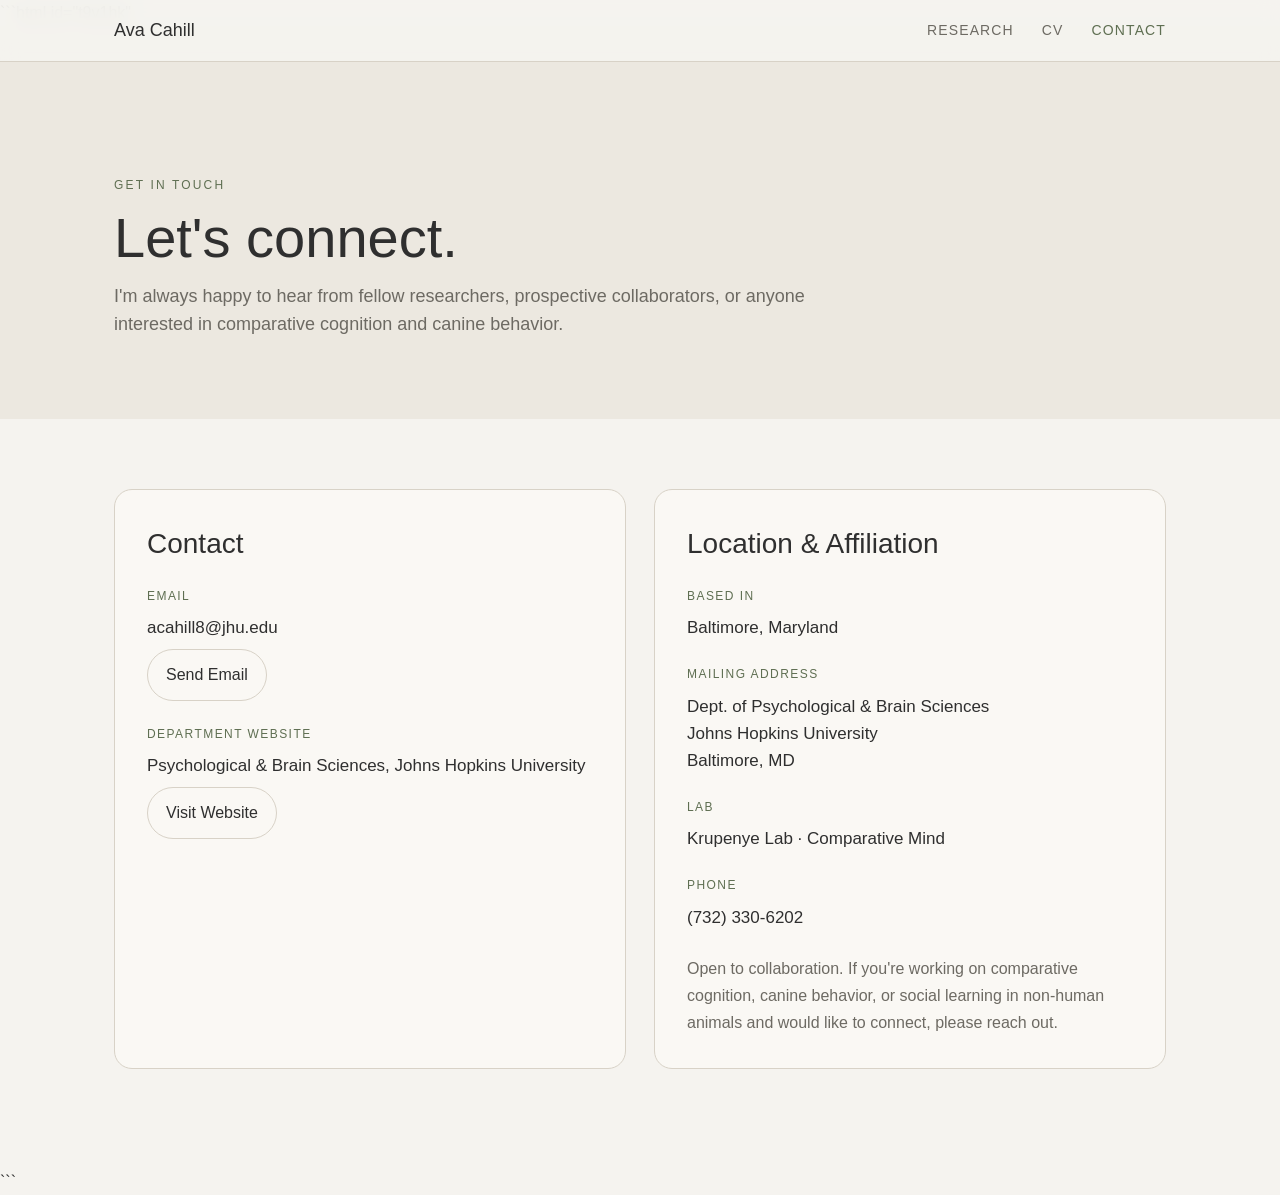
==== contact.html @ 0147c9e0 "Refactor contact page layout and styles" ====
```html id="t9v1hk"
<!DOCTYPE html>
<html lang="en">
<head>
<meta charset="UTF-8"/>
<meta name="viewport" content="width=device-width,initial-scale=1.0"/>
<title>Contact | Ava Cahill</title>

<style>
*,
*::before,
*::after{
  box-sizing:border-box;
  margin:0;
  padding:0;
}

html{
  scroll-behavior:smooth;
}

:root{
  --bg:#f5f3ef;
  --bg2:#ece8e0;
  --card:#faf8f4;
  --border:#d8d2c7;
  --text:#2f2f2f;
  --muted:#6d6a63;
  --accent:#5f6f52;
}

body{
  font-family:"Helvetica Neue", Helvetica, Arial, sans-serif;
  font-weight:300;
  background:var(--bg);
  color:var(--text);
  line-height:1.6;
}

/* NAVBAR */

.navbar{
  position:fixed;
  top:0;
  left:0;
  width:100%;
  z-index:1000;
  background:rgba(245,243,239,0.92);
  backdrop-filter:blur(10px);
  border-bottom:1px solid var(--border);
}

.nav-container{
  max-width:1100px;
  margin:auto;
  padding:16px 24px;
  display:flex;
  justify-content:space-between;
  align-items:center;
}

.logo{
  text-decoration:none;
  color:var(--text);
  font-size:18px;
  font-weight:300;
}

nav{
  display:flex;
  gap:28px;
}

nav a{
  text-decoration:none;
  color:var(--muted);
  font-size:14px;
  letter-spacing:.08em;
  text-transform:uppercase;
  transition:.2s ease;
}

nav a:hover,
nav a.active{
  color:var(--accent);
}

/* HERO */

.hero{
  padding-top:150px;
  padding-bottom:80px;
  background:var(--bg2);
}

.hero-inner{
  max-width:1100px;
  margin:auto;
  padding:0 24px;
}

.eyebrow{
  font-size:12px;
  letter-spacing:.18em;
  text-transform:uppercase;
  color:var(--accent);
  margin-bottom:14px;
}

.hero h1{
  font-size:56px;
  font-weight:300;
  line-height:1.05;
  margin-bottom:14px;
}

.hero p{
  font-size:18px;
  color:var(--muted);
  max-width:720px;
}

/* CONTENT */

.wrapper{
  max-width:1100px;
  margin:auto;
  padding:70px 24px 100px;
}

.grid{
  display:grid;
  grid-template-columns:1fr 1fr;
  gap:28px;
}

.card{
  background:var(--card);
  border:1px solid var(--border);
  border-radius:18px;
  padding:32px;
}

.card h2{
  font-size:28px;
  font-weight:300;
  margin-bottom:20px;
}

.label{
  font-size:12px;
  letter-spacing:.12em;
  text-transform:uppercase;
  color:var(--accent);
  margin-bottom:8px;
}

.info{
  margin-bottom:24px;
}

.info p{
  font-size:17px;
  color:var(--text);
}

.info small{
  display:block;
  margin-top:4px;
  color:var(--muted);
  font-size:14px;
}

.button{
  display:inline-block;
  margin-top:8px;
  padding:12px 18px;
  border:1px solid var(--border);
  border-radius:28px;
  text-decoration:none;
  color:var(--text);
  transition:.2s ease;
}

.button:hover{
  background:var(--bg2);
  border-color:var(--accent);
}

.note{
  font-size:16px;
  color:var(--muted);
  line-height:1.7;
}

/* MOBILE */

@media (max-width:768px){

  .nav-container{
    flex-direction:column;
    gap:14px;
  }

  nav{
    gap:16px;
    flex-wrap:wrap;
    justify-content:center;
  }

  .hero h1{
    font-size:42px;
  }

  .grid{
    grid-template-columns:1fr;
  }

  .card{
    padding:24px;
  }
}
</style>
</head>

<body>

<header class="navbar">
  <div class="nav-container">
    <a href="index.html" class="logo">Ava Cahill</a>

    <nav>
      <a href="research.html">Research</a>
      <a href="cv.html">CV</a>
      <a href="contact.html" class="active">Contact</a>
    </nav>
  </div>
</header>

<section class="hero">
  <div class="hero-inner">
    <div class="eyebrow">Get in Touch</div>
    <h1>Let's connect.</h1>
    <p>
      I'm always happy to hear from fellow researchers, prospective collaborators, or anyone interested in comparative cognition and canine behavior.
    </p>
  </div>
</section>

<section class="wrapper">

  <div class="grid">

    <div class="card">
      <h2>Contact</h2>

      <div class="info">
        <div class="label">Email</div>
        <p>acahill8@jhu.edu</p>
        <a href="mailto:acahill8@jhu.edu" class="button">Send Email</a>
      </div>

      <div class="info">
        <div class="label">Department Website</div>
        <p>Psychological & Brain Sciences, Johns Hopkins University</p>
        <a href="https://pbs.jhu.edu" target="_blank" class="button">Visit Website</a>
      </div>
    </div>

    <div class="card">
      <h2>Location & Affiliation</h2>

      <div class="info">
        <div class="label">Based In</div>
        <p>Baltimore, Maryland</p>
      </div>

      <div class="info">
        <div class="label">Mailing Address</div>
        <p>
          Dept. of Psychological & Brain Sciences<br>
          Johns Hopkins University<br>
          Baltimore, MD
        </p>
      </div>

      <div class="info">
        <div class="label">Lab</div>
        <p>Krupenye Lab · Comparative Mind</p>
      </div>

      <div class="info">
        <div class="label">Phone</div>
        <p>(732) 330-6202</p>
      </div>

      <p class="note">
        Open to collaboration. If you're working on comparative cognition, canine behavior, or social learning in non-human animals and would like to connect, please reach out.
      </p>
    </div>

  </div>

</section>

</body>
</html>
```
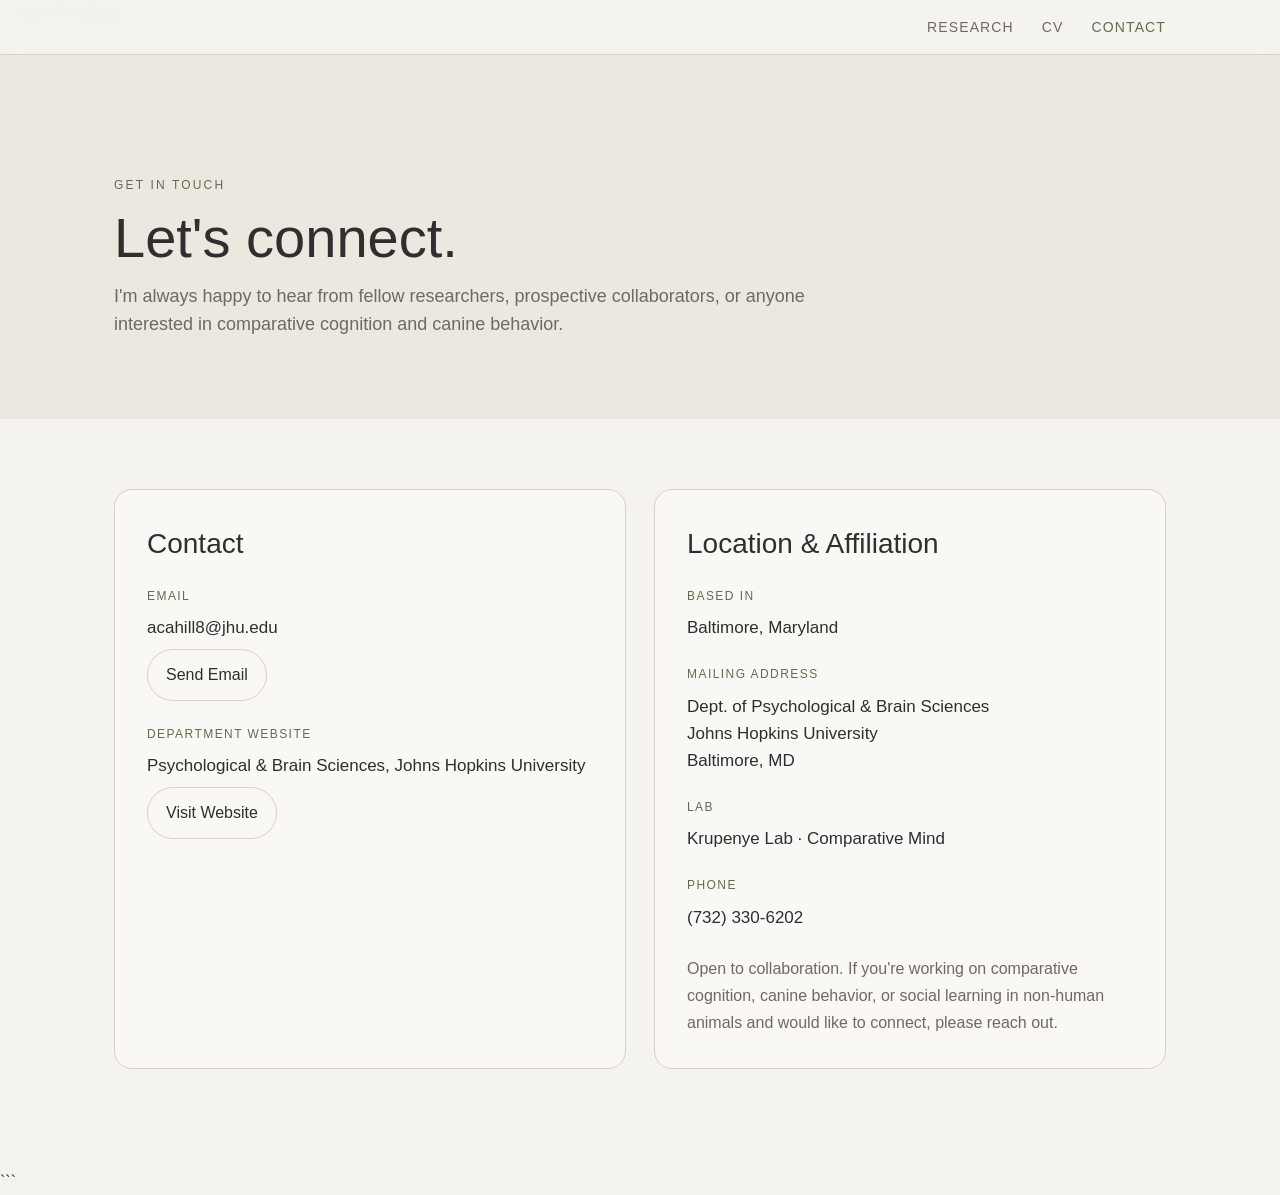
==== commit baeb2456: "Fix logo link text in contact.html" ====
--- a/contact.html
+++ b/contact.html
@@ -4,6 +4,7 @@
 <head>
 <meta charset="UTF-8"/>
 <meta name="viewport" content="width=device-width,initial-scale=1.0"/>
+<link rel="icon" type="image/png" href="favicon.png">
 <title>Contact | Ava Cahill</title>
 
 <style>
@@ -227,7 +228,7 @@
 
 <header class="navbar">
   <div class="nav-container">
-    <a href="index.html" class="logo">Ava Cahill</a>
+    <a href="index.html" class="logo"ava cahill</a>
 
     <nav>
       <a href="research.html">Research</a>
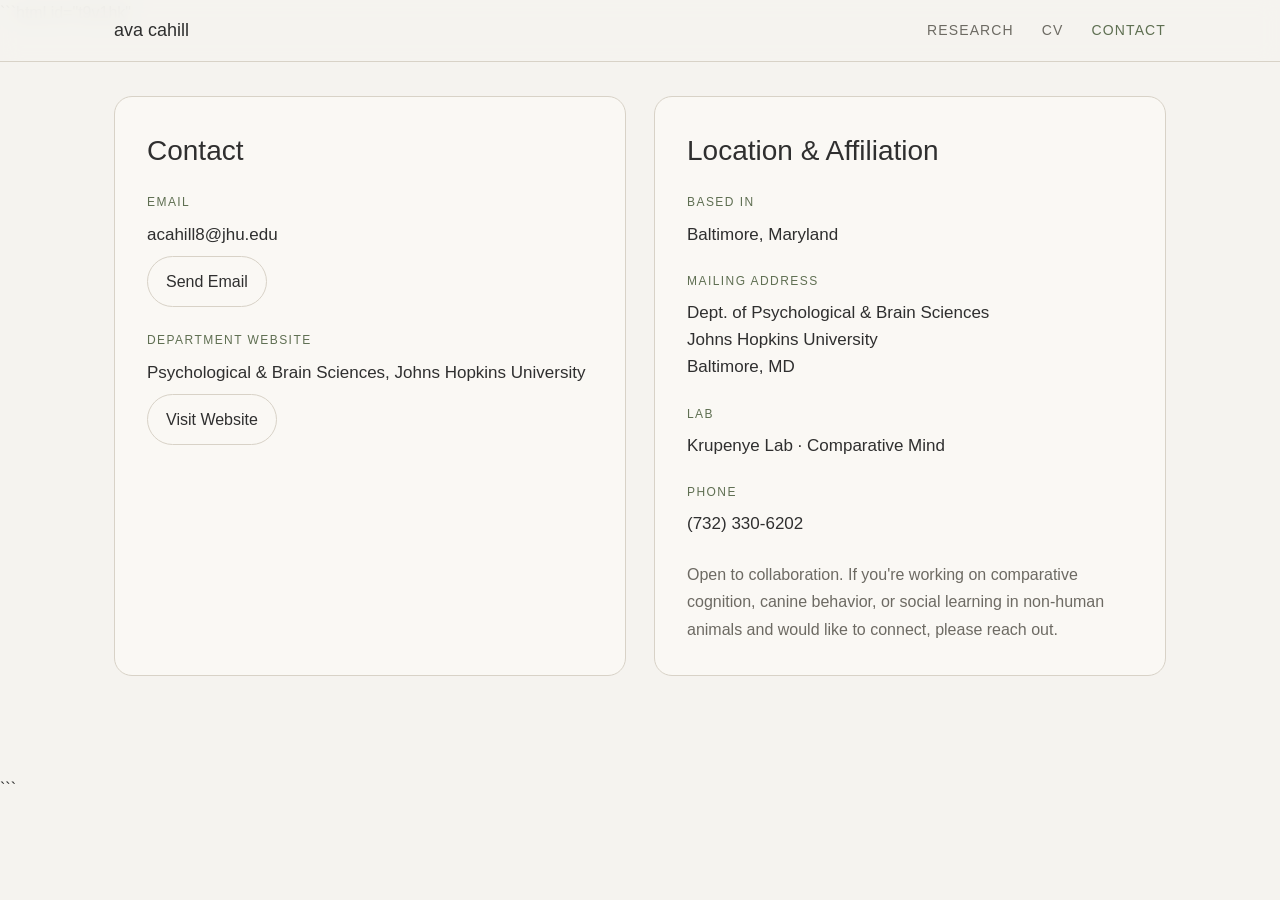
==== commit e577e454: "Delete hero section from contact.html Removed hero section with contact information." ====
--- a/contact.html
+++ b/contact.html
@@ -228,7 +228,7 @@
 
 <header class="navbar">
   <div class="nav-container">
-    <a href="index.html" class="logo"ava cahill</a>
+    <a href="index.html" class="logo">ava cahill</a>
 
     <nav>
       <a href="research.html">Research</a>
@@ -238,16 +238,6 @@
   </div>
 </header>
 
-<section class="hero">
-  <div class="hero-inner">
-    <div class="eyebrow">Get in Touch</div>
-    <h1>Let's connect.</h1>
-    <p>
-      I'm always happy to hear from fellow researchers, prospective collaborators, or anyone interested in comparative cognition and canine behavior.
-    </p>
-  </div>
-</section>
-
 <section class="wrapper">
 
   <div class="grid">
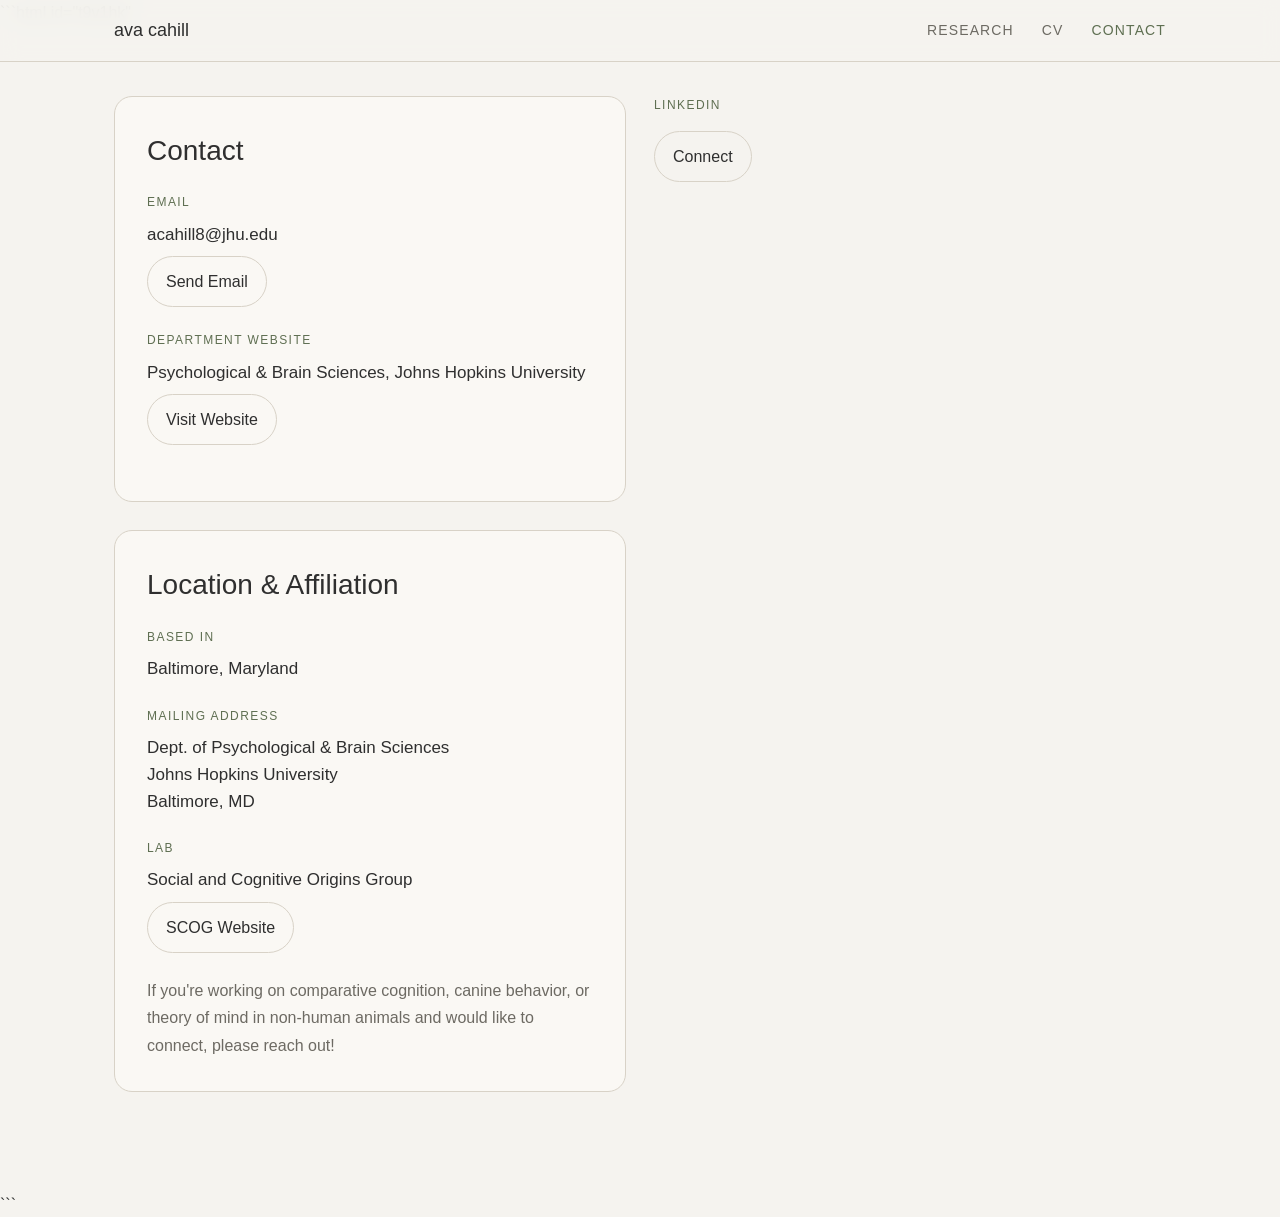
==== commit 5bdd7097: "Update contact information and lab details" ====
--- a/contact.html
+++ b/contact.html
@@ -257,6 +257,11 @@
         <a href="https://pbs.jhu.edu" target="_blank" class="button">Visit Website</a>
       </div>
     </div>
+    
+     <div class="info">
+        <div class="label">LinkedIn</div>
+        <a href="www.linkedin.com/in/ava-cahill-b08a8422a" class="button">Connect</a>
+      </div>
 
     <div class="card">
       <h2>Location & Affiliation</h2>
@@ -277,16 +282,13 @@
 
       <div class="info">
         <div class="label">Lab</div>
-        <p>Krupenye Lab · Comparative Mind</p>
-      </div>
-
-      <div class="info">
-        <div class="label">Phone</div>
-        <p>(732) 330-6202</p>
-      </div>
+        <p>Social and Cognitive Origins Group</p>
+         <a href="https://www.social-cognitive-origins.com/" target="_blank" class="button">SCOG Website</a>
+      </div>
+
 
       <p class="note">
-        Open to collaboration. If you're working on comparative cognition, canine behavior, or social learning in non-human animals and would like to connect, please reach out.
+        If you're working on comparative cognition, canine behavior, or theory of mind in non-human animals and would like to connect, please reach out!
       </p>
     </div>
 
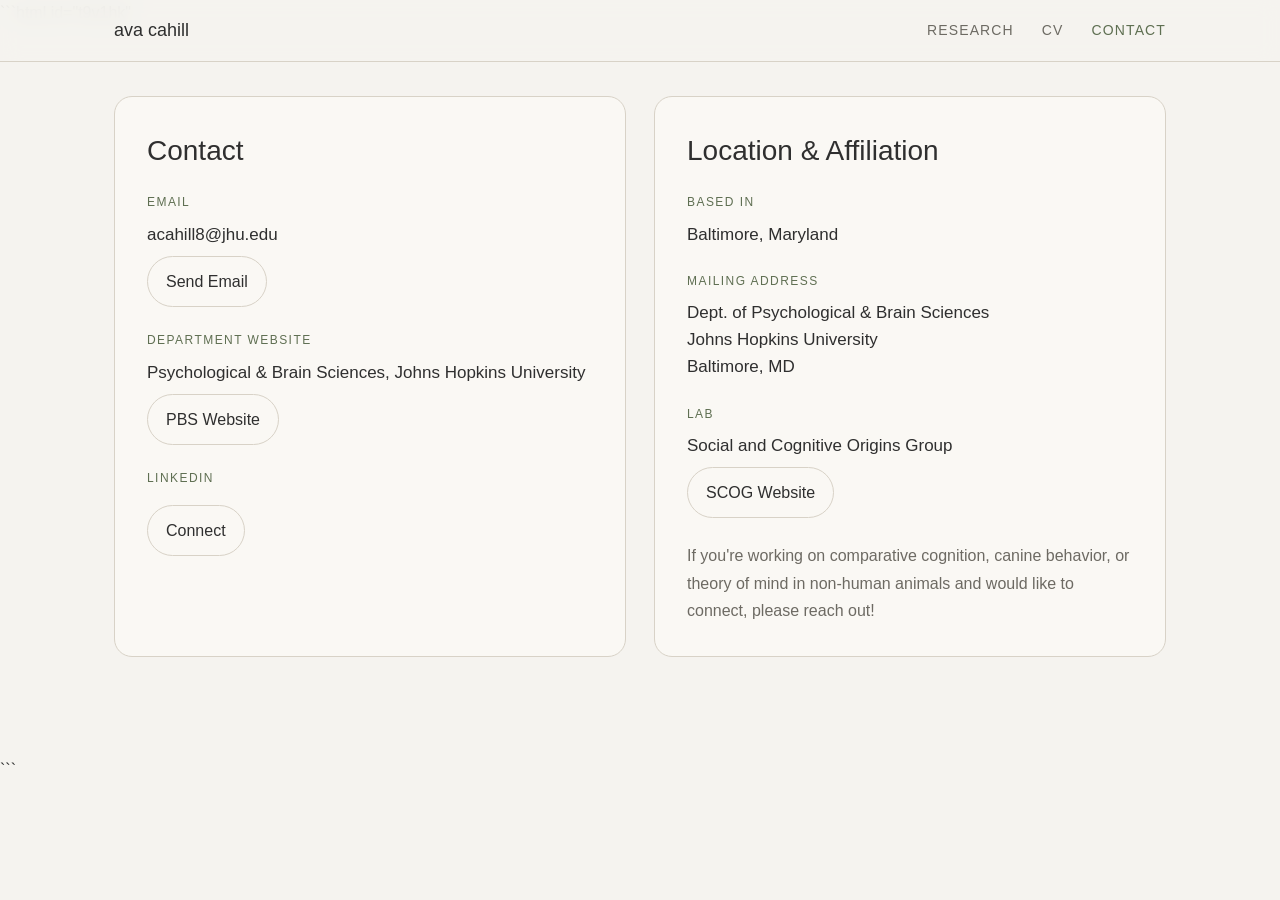
==== commit b8316139: "Update link text for department website" ====
--- a/contact.html
+++ b/contact.html
@@ -254,14 +254,14 @@
       <div class="info">
         <div class="label">Department Website</div>
         <p>Psychological & Brain Sciences, Johns Hopkins University</p>
-        <a href="https://pbs.jhu.edu" target="_blank" class="button">Visit Website</a>
-      </div>
-    </div>
+        <a href="https://pbs.jhu.edu" target="_blank" class="button">PBS Website</a>
+      </div>
     
      <div class="info">
         <div class="label">LinkedIn</div>
         <a href="www.linkedin.com/in/ava-cahill-b08a8422a" class="button">Connect</a>
       </div>
+</div>
 
     <div class="card">
       <h2>Location & Affiliation</h2>
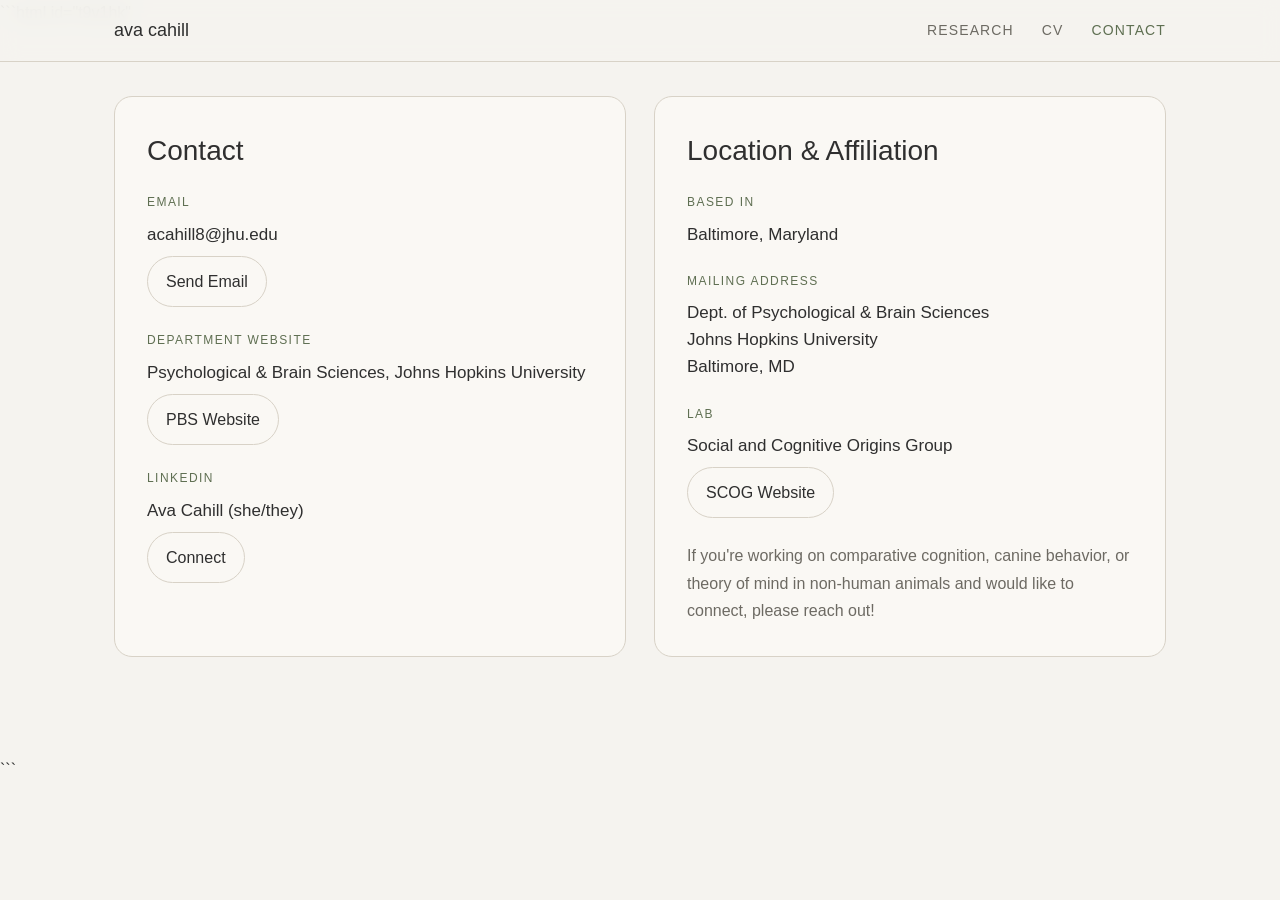
==== commit 3eaba8aa: "Add LinkedIn info for Ava Cahill" ====
--- a/contact.html
+++ b/contact.html
@@ -259,6 +259,7 @@
     
      <div class="info">
         <div class="label">LinkedIn</div>
+       <p>Ava Cahill (she/they)</p>
         <a href="www.linkedin.com/in/ava-cahill-b08a8422a" class="button">Connect</a>
       </div>
 </div>
